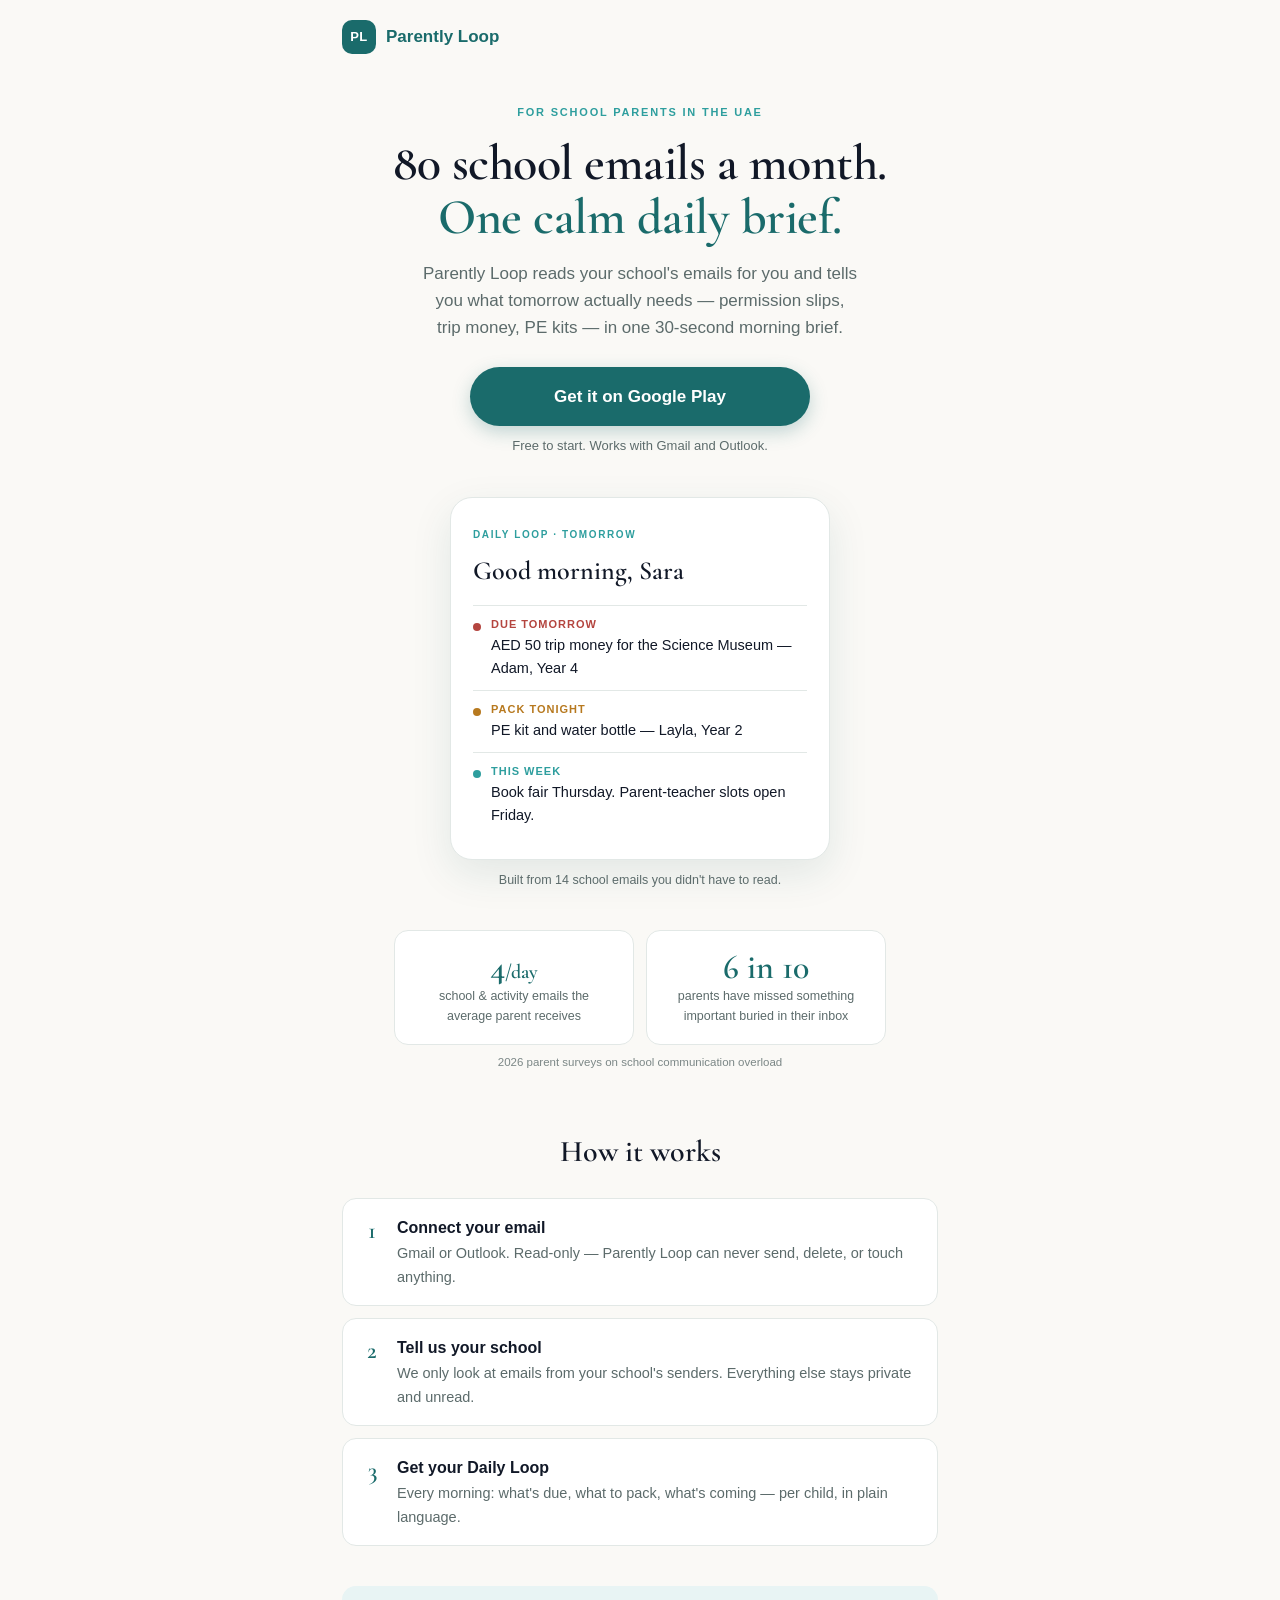
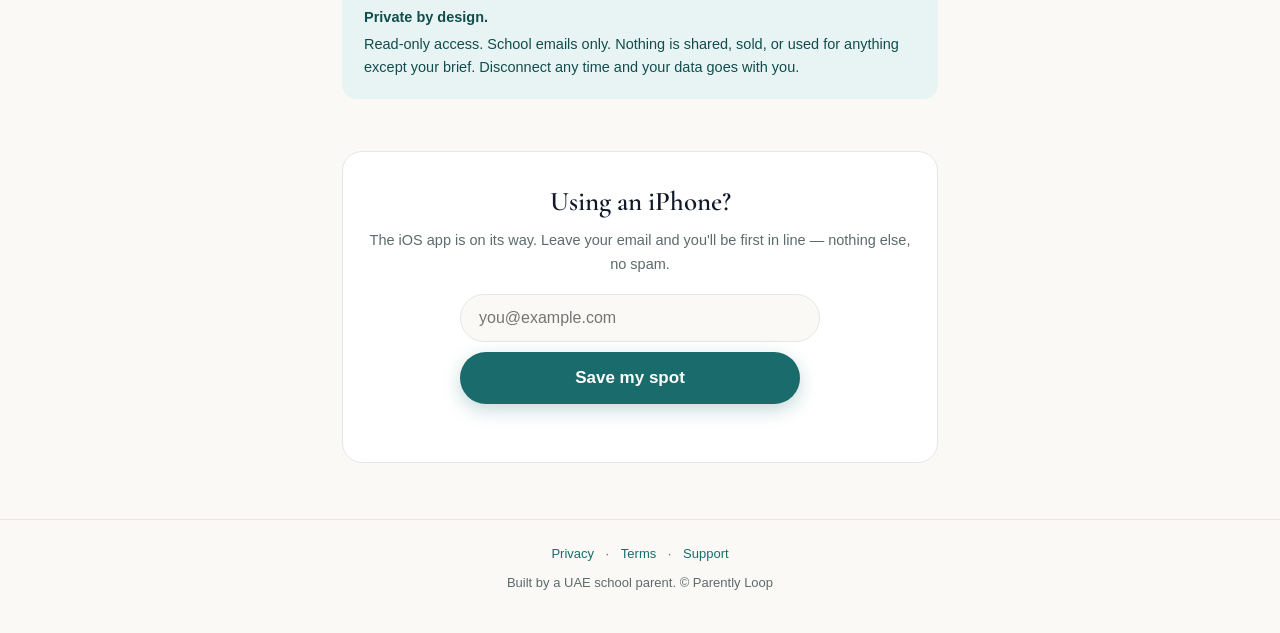
==== app.html @ eac4651e "feat: /app landing page — platform-routing CTA + iOS waitlist Android -> Play Store listing; iOS -> " ====
<!DOCTYPE html>
<html lang="en">
<head>
  <meta charset="UTF-8" />
  <meta name="viewport" content="width=device-width, initial-scale=1.0" />
  <title>Parently Loop — 80 school emails a month. One calm daily brief.</title>
  <meta name="description" content="Parently Loop reads your school emails and tells you what tomorrow needs — permission slips, trip money, PE kits — in one 30-second morning brief." />
  <meta property="og:title" content="Parently Loop — Your school inbox, simplified." />
  <meta property="og:description" content="One calm daily brief instead of 80 school emails a month. Built by a UAE school parent." />
  <meta property="og:type" content="website" />
  <meta property="og:url" content="https://automateloops.com/app" />
  <link rel="canonical" href="https://automateloops.com/app" />
  <link rel="preconnect" href="https://fonts.googleapis.com" />
  <link rel="preconnect" href="https://fonts.gstatic.com" crossorigin />
  <link href="https://fonts.googleapis.com/css2?family=Cormorant+Garamond:ital,wght@0,500;0,600;1,400&display=swap" rel="stylesheet" />

  <!-- Meta Pixel — paste your Pixel ID below before launching ads -->
  <script>
    var PARENTLY_PIXEL_ID = ""; // e.g. "1234567890"
    if (PARENTLY_PIXEL_ID) {
      !function(f,b,e,v,n,t,s){if(f.fbq)return;n=f.fbq=function(){n.callMethod?
      n.callMethod.apply(n,arguments):n.queue.push(arguments)};if(!f._fbq)f._fbq=n;
      n.push=n;n.loaded=!0;n.version='2.0';n.queue=[];t=b.createElement(e);t.async=!0;
      t.src=v;s=b.getElementsByTagName(e)[0];s.parentNode.insertBefore(t,s)}(window,
      document,'script','https://connect.facebook.net/en_US/fbevents.js');
      fbq('init', PARENTLY_PIXEL_ID);
      fbq('track', 'PageView');
    }
  </script>

  <style>
    *, *::before, *::after { box-sizing: border-box; margin: 0; padding: 0; }
    :root {
      --teal:       #1A6B6B;
      --teal-deep:  #124D4D;
      --teal-light: #e8f4f4;
      --teal-mid:   #2E9E9E;
      --cream:      #FAF9F6;
      --text:       #111827;
      --muted:      #5c6b6b;
      --border:     #E2E8E6;
      --amber:      #B7791F;
      --radius:     14px;
    }
    body {
      font-family: -apple-system, BlinkMacSystemFont, "Segoe UI", Roboto, Helvetica, Arial, sans-serif;
      color: var(--text);
      background: var(--cream);
      line-height: 1.6;
      -webkit-font-smoothing: antialiased;
    }
    .serif { font-family: "Cormorant Garamond", Georgia, serif; }
    .wrap { max-width: 640px; margin: 0 auto; padding: 0 22px; }

    header { padding: 20px 0 0; }
    .brand { display: flex; align-items: center; gap: 10px; color: var(--teal); font-weight: 700; text-decoration: none; font-size: 17px; }
    .logo-mark {
      width: 34px; height: 34px; border-radius: 10px; background: var(--teal);
      color: #fff; display: flex; align-items: center; justify-content: center;
      font-size: 13px; font-weight: 800; letter-spacing: 0.5px;
    }

    .hero { padding: 44px 0 12px; text-align: center; }
    .eyebrow {
      display: inline-block; font-size: 11px; font-weight: 700; letter-spacing: 1.8px;
      text-transform: uppercase; color: var(--teal-mid); margin-bottom: 14px;
    }
    h1 {
      font-family: "Cormorant Garamond", Georgia, serif;
      font-size: clamp(34px, 9vw, 50px); font-weight: 600; line-height: 1.08;
      letter-spacing: -0.5px; margin-bottom: 16px; text-wrap: balance;
    }
    h1 em { font-style: normal; color: var(--teal); }
    .sub { font-size: 17px; color: var(--muted); max-width: 46ch; margin: 0 auto 26px; }

    .cta { display: flex; flex-direction: column; align-items: center; gap: 10px; }
    .btn {
      display: inline-flex; align-items: center; justify-content: center; gap: 8px;
      background: var(--teal); color: #fff; font-size: 17px; font-weight: 700;
      padding: 16px 34px; border-radius: 999px; text-decoration: none; border: none;
      cursor: pointer; width: 100%; max-width: 340px;
      box-shadow: 0 6px 18px rgba(26,107,107,0.25);
      transition: transform 0.1s ease, background 0.15s ease;
    }
    .btn:active { transform: scale(0.98); }
    .btn:hover { background: var(--teal-deep); }
    .cta-note { font-size: 13px; color: var(--muted); }

    /* Daily Loop mock */
    .mock { margin: 40px auto 8px; max-width: 380px; text-align: left; }
    .mock-card {
      background: #fff; border: 1px solid var(--border); border-radius: 22px;
      padding: 22px; box-shadow: 0 14px 40px rgba(18,77,77,0.10);
    }
    .mock-label { font-size: 10px; font-weight: 700; letter-spacing: 1.6px; text-transform: uppercase; color: var(--teal-mid); }
    .mock-title { font-family: "Cormorant Garamond", Georgia, serif; font-size: 26px; font-weight: 600; margin: 4px 0 14px; }
    .mock-item { display: flex; gap: 10px; padding: 10px 0; border-top: 1px solid var(--border); font-size: 14.5px; align-items: flex-start; }
    .mock-item .dot { width: 8px; height: 8px; border-radius: 50%; margin-top: 7px; flex-shrink: 0; }
    .mock-item b { display: block; font-size: 11px; letter-spacing: 1px; text-transform: uppercase; }
    .mock-meta { text-align: center; font-size: 12.5px; color: var(--muted); margin-top: 10px; }

    .stats { display: flex; gap: 12px; justify-content: center; margin: 40px 0 8px; flex-wrap: wrap; }
    .stat {
      background: #fff; border: 1px solid var(--border); border-radius: var(--radius);
      padding: 18px 22px; text-align: center; flex: 1; min-width: 150px; max-width: 240px;
    }
    .stat .n { font-family: "Cormorant Garamond", Georgia, serif; font-size: 34px; font-weight: 600; color: var(--teal); line-height: 1.1; }
    .stat .l { font-size: 12.5px; color: var(--muted); }
    .stats-note { text-align: center; font-size: 11.5px; color: var(--muted); opacity: 0.8; }

    section.how { padding: 44px 0 8px; }
    h2 { font-family: "Cormorant Garamond", Georgia, serif; font-size: 30px; font-weight: 600; text-align: center; margin-bottom: 22px; }
    .steps { display: flex; flex-direction: column; gap: 12px; }
    .step { display: flex; gap: 14px; background: #fff; border: 1px solid var(--border); border-radius: var(--radius); padding: 16px 18px; align-items: flex-start; }
    .step .num {
      font-family: "Cormorant Garamond", Georgia, serif; font-size: 24px; font-weight: 600;
      color: var(--teal); min-width: 22px; text-align: center; line-height: 1.3;
    }
    .step b { display: block; margin-bottom: 2px; }
    .step p { font-size: 14.5px; color: var(--muted); }

    .privacy {
      margin: 40px 0 0; background: var(--teal-light); border-radius: var(--radius);
      padding: 20px 22px; font-size: 14.5px; color: var(--teal-deep);
    }
    .privacy b { display: block; margin-bottom: 4px; }

    /* Waitlist */
    .waitlist { margin: 44px 0 0; background: #fff; border: 1px solid var(--border); border-radius: 20px; padding: 28px 24px; text-align: center; }
    .waitlist h3 { font-family: "Cormorant Garamond", Georgia, serif; font-size: 27px; font-weight: 600; margin-bottom: 6px; }
    .waitlist p { font-size: 14.5px; color: var(--muted); margin-bottom: 18px; }
    .wl-form { display: flex; flex-direction: column; gap: 10px; max-width: 360px; margin: 0 auto; }
    .wl-form input[type="email"] {
      font-size: 16px; padding: 14px 18px; border-radius: 999px; border: 1.5px solid var(--border);
      outline: none; width: 100%; background: var(--cream);
    }
    .wl-form input[type="email"]:focus { border-color: var(--teal-mid); }
    .hp { position: absolute; left: -5000px; opacity: 0; }
    .wl-msg { font-size: 14px; min-height: 20px; }
    .wl-msg.ok { color: var(--teal); font-weight: 600; }
    .wl-msg.err { color: #B4453F; }

    footer { margin-top: 56px; padding: 24px 0 40px; border-top: 1px solid var(--border); text-align: center; font-size: 13px; color: var(--muted); }
    footer a { color: var(--teal); text-decoration: none; margin: 0 8px; }

    .hidden { display: none !important; }
  </style>
</head>
<body>

  <header>
    <div class="wrap">
      <a href="/" class="brand"><span class="logo-mark">PL</span> Parently Loop</a>
    </div>
  </header>

  <section class="hero">
    <div class="wrap">
      <span class="eyebrow">For school parents in the UAE</span>
      <h1>80 school emails a month.<br /><em>One calm daily brief.</em></h1>
      <p class="sub">Parently Loop reads your school's emails for you and tells you what tomorrow actually needs — permission slips, trip money, PE kits — in one 30-second morning brief.</p>

      <div class="cta">
        <!-- Android CTA -->
        <a id="cta-android" class="btn" href="https://play.google.com/store/apps/details?id=com.automateloops.parently"
           onclick="if(window.fbq)fbq('trackCustom','StoreClick',{store:'play'});">
          Get it on Google Play
        </a>
        <span id="cta-android-note" class="cta-note">Free to start. Works with Gmail and Outlook.</span>

        <!-- iOS CTA (scrolls to waitlist) -->
        <a id="cta-ios" class="btn hidden" href="#waitlist">Join the iPhone waitlist</a>
        <span id="cta-ios-note" class="cta-note hidden">iPhone version is on its way. Android is live today.</span>
      </div>

      <!-- Daily Loop mock -->
      <div class="mock">
        <div class="mock-card">
          <span class="mock-label">Daily Loop · Tomorrow</span>
          <div class="mock-title serif">Good morning, Sara</div>
          <div class="mock-item">
            <span class="dot" style="background:#B4453F;"></span>
            <span><b style="color:#B4453F;">Due tomorrow</b> AED 50 trip money for the Science Museum — Adam, Year 4</span>
          </div>
          <div class="mock-item">
            <span class="dot" style="background:var(--amber);"></span>
            <span><b style="color:var(--amber);">Pack tonight</b> PE kit and water bottle — Layla, Year 2</span>
          </div>
          <div class="mock-item">
            <span class="dot" style="background:var(--teal-mid);"></span>
            <span><b style="color:var(--teal-mid);">This week</b> Book fair Thursday. Parent-teacher slots open Friday.</span>
          </div>
        </div>
        <div class="mock-meta">Built from 14 school emails you didn't have to read.</div>
      </div>

      <div class="stats">
        <div class="stat"><div class="n serif">4<span style="font-size:20px;">/day</span></div><div class="l">school &amp; activity emails the average parent receives</div></div>
        <div class="stat"><div class="n serif">6 in 10</div><div class="l">parents have missed something important buried in their inbox</div></div>
      </div>
      <div class="stats-note">2026 parent surveys on school communication overload</div>
    </div>
  </section>

  <section class="how">
    <div class="wrap">
      <h2>How it works</h2>
      <div class="steps">
        <div class="step"><span class="num serif">1</span><span><b>Connect your email</b><p>Gmail or Outlook. Read-only — Parently Loop can never send, delete, or touch anything.</p></span></div>
        <div class="step"><span class="num serif">2</span><span><b>Tell us your school</b><p>We only look at emails from your school's senders. Everything else stays private and unread.</p></span></div>
        <div class="step"><span class="num serif">3</span><span><b>Get your Daily Loop</b><p>Every morning: what's due, what to pack, what's coming — per child, in plain language.</p></span></div>
      </div>

      <div class="privacy">
        <b>Private by design.</b>
        Read-only access. School emails only. Nothing is shared, sold, or used for anything except your brief. Disconnect any time and your data goes with you.
      </div>
    </div>
  </section>

  <section id="waitlist">
    <div class="wrap">
      <div class="waitlist">
        <h3>Using an iPhone?</h3>
        <p>The iOS app is on its way. Leave your email and you'll be first in line — nothing else, no spam.</p>
        <form class="wl-form" id="wl-form">
          <input type="text" name="website" class="hp" tabindex="-1" autocomplete="off" />
          <input type="email" id="wl-email" name="email" placeholder="you@example.com" required autocomplete="email" />
          <button type="submit" class="btn" id="wl-btn">Save my spot</button>
          <div class="wl-msg" id="wl-msg"></div>
        </form>
      </div>
    </div>
  </section>

  <footer>
    <div class="wrap">
      <a href="/privacy">Privacy</a> · <a href="/terms">Terms</a> · <a href="/support">Support</a>
      <div style="margin-top:8px;">Built by a UAE school parent. © Parently Loop</div>
    </div>
  </footer>

  <script>
    // ── Platform routing ──────────────────────────────────────
    var ua = navigator.userAgent || "";
    var isIOS = /iPhone|iPad|iPod/i.test(ua);
    var isAndroid = /Android/i.test(ua);

    if (isIOS) {
      document.getElementById("cta-android").classList.add("hidden");
      document.getElementById("cta-android-note").classList.add("hidden");
      document.getElementById("cta-ios").classList.remove("hidden");
      document.getElementById("cta-ios-note").classList.remove("hidden");
    }
    // Desktop and Android both show the Play Store CTA (waitlist stays below for everyone)

    // ── Waitlist submit ───────────────────────────────────────
    var API = "https://parently-loop-production.up.railway.app/api/waitlist";
    var form = document.getElementById("wl-form");
    var msg = document.getElementById("wl-msg");
    var btn = document.getElementById("wl-btn");

    form.addEventListener("submit", async function (e) {
      e.preventDefault();
      msg.className = "wl-msg";
      msg.textContent = "";
      btn.disabled = true;
      btn.textContent = "Saving…";
      try {
        var res = await fetch(API, {
          method: "POST",
          headers: { "Content-Type": "application/json" },
          body: JSON.stringify({
            email: document.getElementById("wl-email").value,
            website: form.elements.website.value,
            platform: isIOS ? "ios" : isAndroid ? "android" : "desktop",
            source: "landing-app",
          }),
        });
        var data = await res.json();
        if (data.ok) {
          form.querySelector("#wl-email").classList.add("hidden");
          btn.classList.add("hidden");
          msg.className = "wl-msg ok";
          msg.textContent = "You're on the list. We'll email you the day iOS launches.";
          if (window.fbq) fbq("track", "Lead");
        } else {
          msg.className = "wl-msg err";
          msg.textContent = data.error || "Please check the email address and try again.";
          btn.disabled = false;
          btn.textContent = "Save my spot";
        }
      } catch (err) {
        msg.className = "wl-msg err";
        msg.textContent = "Connection hiccup. Please try once more.";
        btn.disabled = false;
        btn.textContent = "Save my spot";
      }
    });
  </script>
</body>
</html>
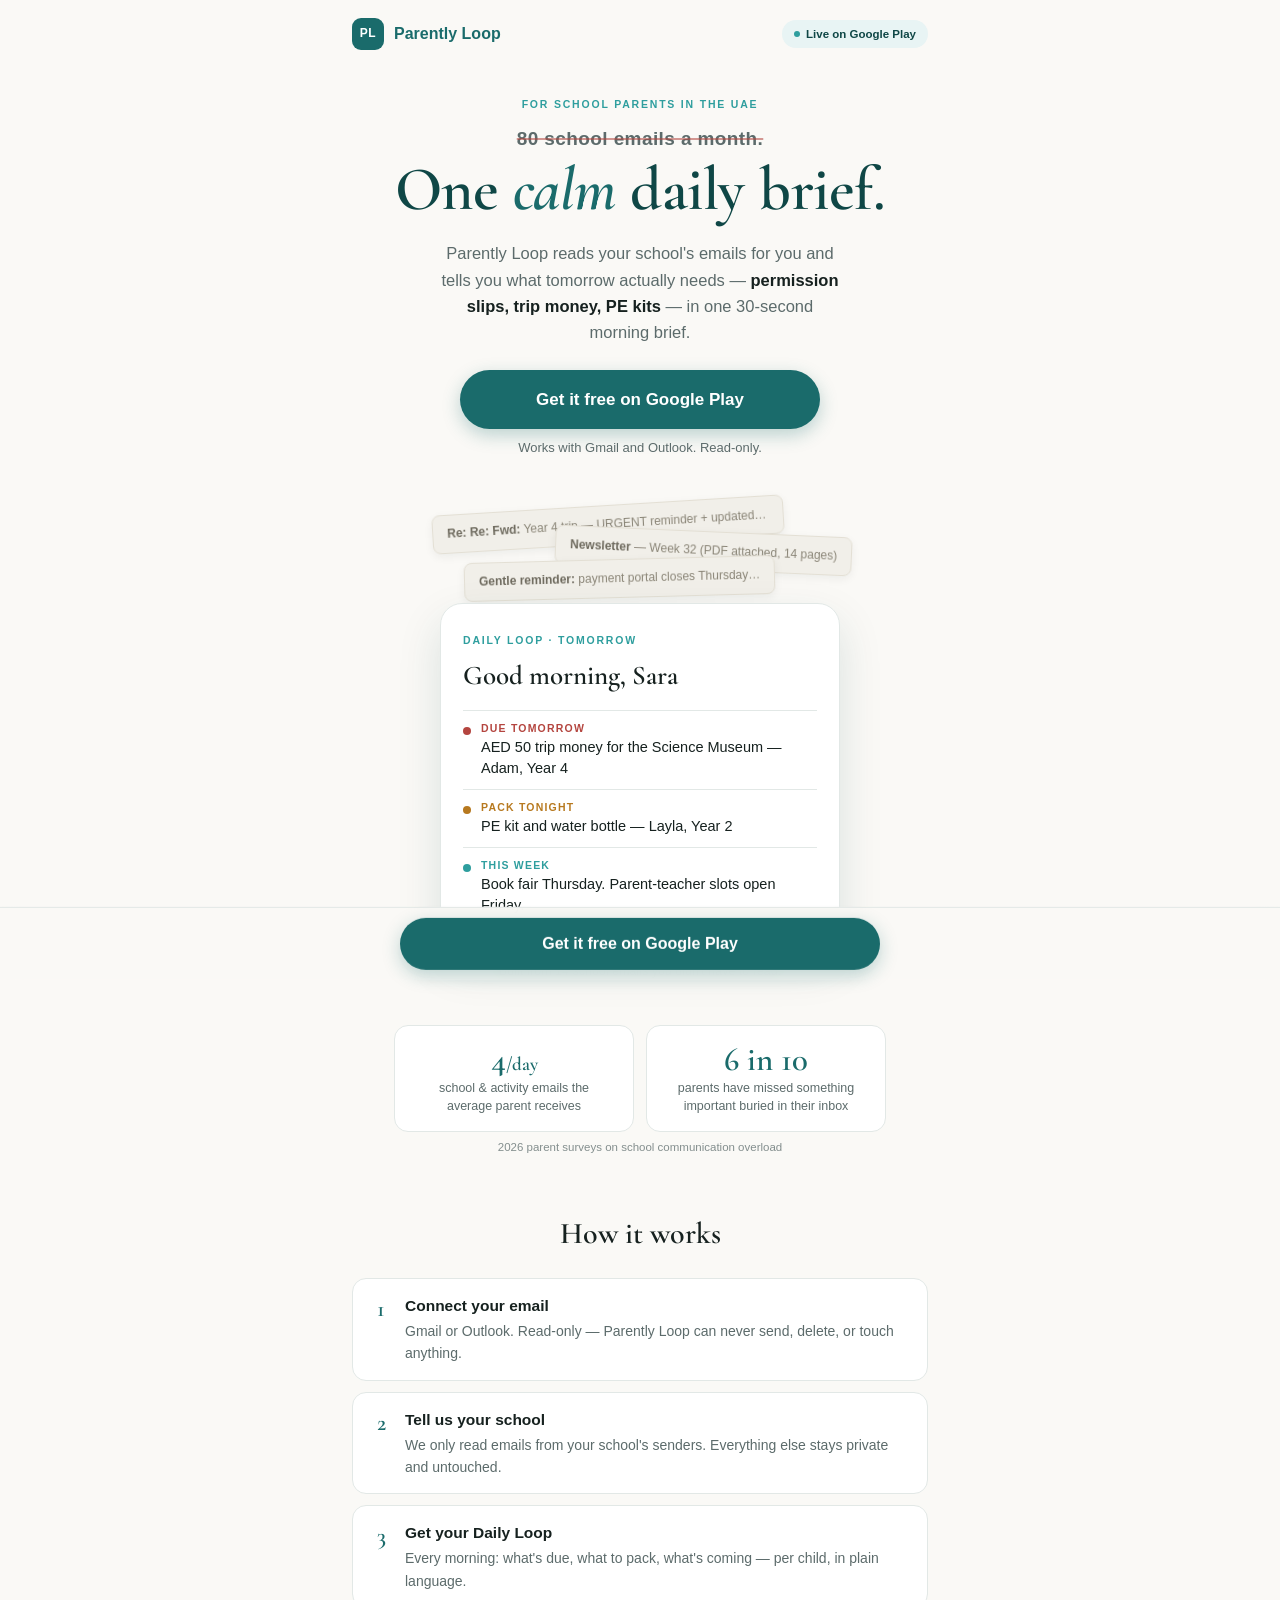
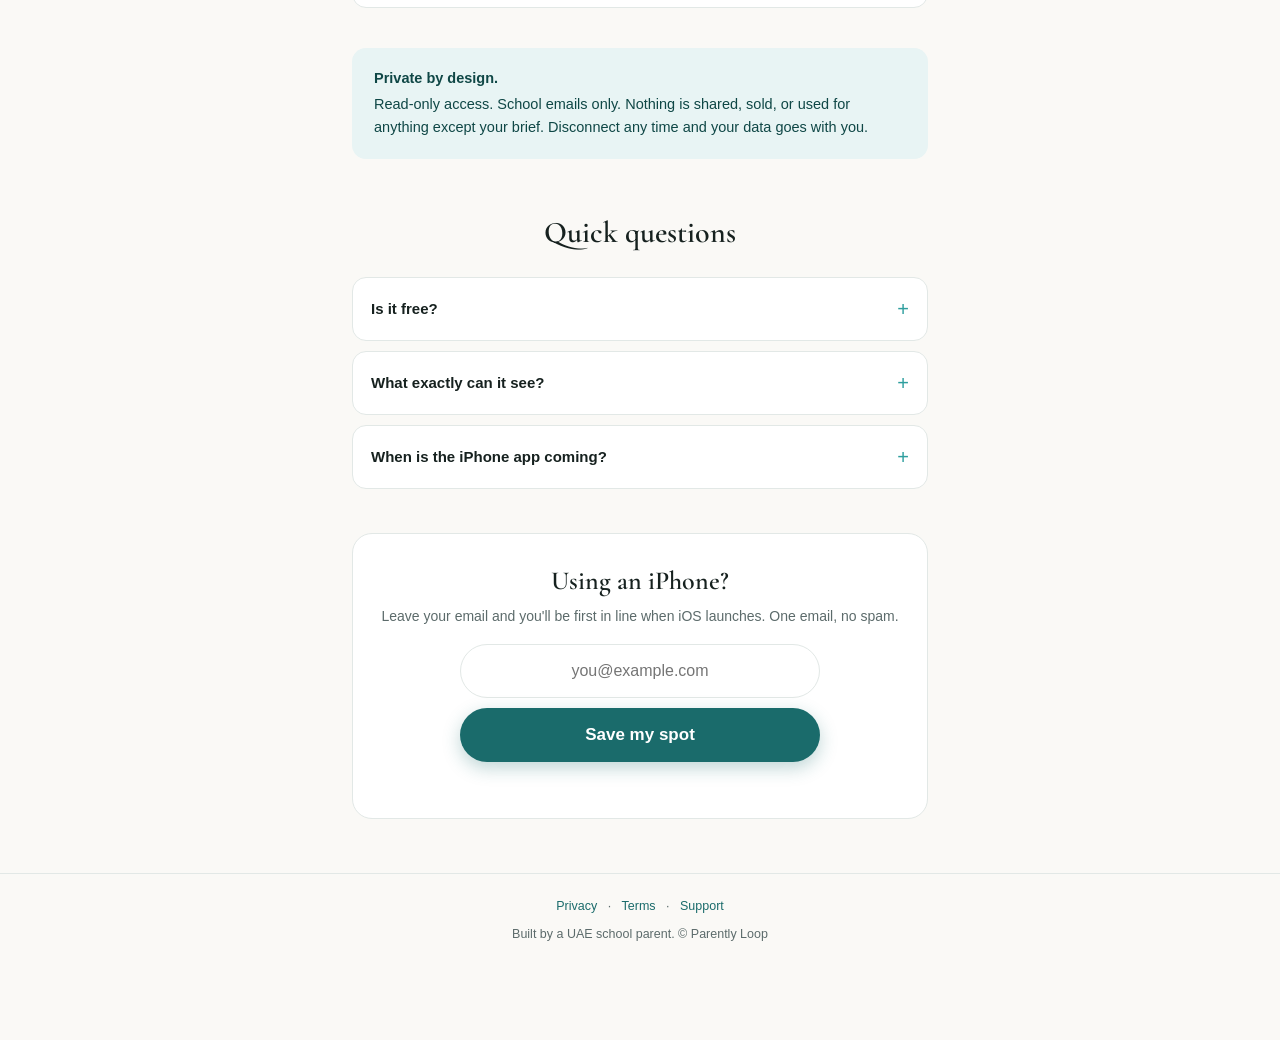
==== commit ba0577b9: "design: /app v2 — CRO + design pass - iOS: single-field waitlist form directly in the hero (no scrol" ====
--- a/app.html
+++ b/app.html
@@ -12,7 +12,7 @@
   <link rel="canonical" href="https://automateloops.com/app" />
   <link rel="preconnect" href="https://fonts.googleapis.com" />
   <link rel="preconnect" href="https://fonts.gstatic.com" crossorigin />
-  <link href="https://fonts.googleapis.com/css2?family=Cormorant+Garamond:ital,wght@0,500;0,600;1,400&display=swap" rel="stylesheet" />
+  <link href="https://fonts.googleapis.com/css2?family=Cormorant+Garamond:ital,wght@0,500;0,600;1,500&display=swap" rel="stylesheet" />
 
   <!-- Meta Pixel — paste your Pixel ID below before launching ads -->
   <script>
@@ -31,117 +31,204 @@
   <style>
     *, *::before, *::after { box-sizing: border-box; margin: 0; padding: 0; }
     :root {
-      --teal:       #1A6B6B;
-      --teal-deep:  #124D4D;
-      --teal-light: #e8f4f4;
-      --teal-mid:   #2E9E9E;
-      --cream:      #FAF9F6;
-      --text:       #111827;
-      --muted:      #5c6b6b;
-      --border:     #E2E8E6;
-      --amber:      #B7791F;
-      --radius:     14px;
-    }
+      --teal:      #1A6B6B;
+      --teal-deep: #0F4746;
+      --calm:      #2E9E9E;
+      --teal-wash: #E8F4F4;
+      --cream:     #FAF9F6;
+      --paper:     #FFFFFF;
+      --ink:       #16211F;
+      --muted:     #5C6B6B;
+      --border:    #E2E8E6;
+      --urgent:    #B4453F;
+      --amber:     #B7791F;
+    }
+    html { scroll-behavior: smooth; }
     body {
       font-family: -apple-system, BlinkMacSystemFont, "Segoe UI", Roboto, Helvetica, Arial, sans-serif;
-      color: var(--text);
+      color: var(--ink);
       background: var(--cream);
       line-height: 1.6;
       -webkit-font-smoothing: antialiased;
+      overflow-x: hidden;
     }
     .serif { font-family: "Cormorant Garamond", Georgia, serif; }
-    .wrap { max-width: 640px; margin: 0 auto; padding: 0 22px; }
-
-    header { padding: 20px 0 0; }
-    .brand { display: flex; align-items: center; gap: 10px; color: var(--teal); font-weight: 700; text-decoration: none; font-size: 17px; }
+    .wrap { max-width: 620px; margin: 0 auto; padding: 0 22px; }
+    .caps { font-size: 10.5px; font-weight: 700; letter-spacing: 1.8px; text-transform: uppercase; }
+
+    /* ── Header: brand mark only, no nav (nowhere to go but in) ── */
+    header { padding: 18px 0 0; }
+    .brand { display: flex; align-items: center; gap: 10px; color: var(--teal); font-weight: 700; font-size: 16px; }
     .logo-mark {
-      width: 34px; height: 34px; border-radius: 10px; background: var(--teal);
+      width: 32px; height: 32px; border-radius: 9px; background: var(--teal);
       color: #fff; display: flex; align-items: center; justify-content: center;
-      font-size: 13px; font-weight: 800; letter-spacing: 0.5px;
-    }
-
-    .hero { padding: 44px 0 12px; text-align: center; }
-    .eyebrow {
-      display: inline-block; font-size: 11px; font-weight: 700; letter-spacing: 1.8px;
-      text-transform: uppercase; color: var(--teal-mid); margin-bottom: 14px;
-    }
-    h1 {
-      font-family: "Cormorant Garamond", Georgia, serif;
-      font-size: clamp(34px, 9vw, 50px); font-weight: 600; line-height: 1.08;
-      letter-spacing: -0.5px; margin-bottom: 16px; text-wrap: balance;
-    }
-    h1 em { font-style: normal; color: var(--teal); }
-    .sub { font-size: 17px; color: var(--muted); max-width: 46ch; margin: 0 auto 26px; }
-
-    .cta { display: flex; flex-direction: column; align-items: center; gap: 10px; }
+      font-size: 12px; font-weight: 800; letter-spacing: 0.5px;
+    }
+    .live-pill {
+      margin-left: auto; display: inline-flex; align-items: center; gap: 6px;
+      font-size: 11.5px; font-weight: 600; color: var(--teal-deep);
+      background: var(--teal-wash); border-radius: 999px; padding: 5px 12px;
+    }
+    .live-pill .d { width: 6px; height: 6px; border-radius: 50%; background: var(--calm); }
+
+    /* ── Hero ── */
+    .hero { padding: 40px 0 8px; text-align: center; }
+    .eyebrow { color: var(--calm); margin-bottom: 16px; display: inline-block; }
+    h1 { font-weight: 400; line-height: 1; letter-spacing: 0; }
+    h1 .chaos {
+      display: block; font-family: -apple-system, BlinkMacSystemFont, "Segoe UI", Roboto, sans-serif;
+      font-size: clamp(15px, 4vw, 19px); font-weight: 600; color: var(--muted);
+      letter-spacing: 0.4px; margin-bottom: 10px;
+    }
+    h1 .chaos s { text-decoration-color: rgba(180,69,63,0.55); text-decoration-thickness: 2px; }
+    h1 .calm-line {
+      display: block; font-family: "Cormorant Garamond", Georgia, serif;
+      font-size: clamp(40px, 11vw, 62px); font-weight: 600; color: var(--teal-deep);
+      line-height: 1.04; letter-spacing: -0.5px; text-wrap: balance;
+    }
+    h1 .calm-line em { font-style: italic; color: var(--teal); }
+    .sub { font-size: 16.5px; color: var(--muted); max-width: 44ch; margin: 18px auto 24px; }
+    .sub b { color: var(--ink); font-weight: 600; }
+
+    /* ── CTA zone ── */
+    .cta { display: flex; flex-direction: column; align-items: center; gap: 9px; }
     .btn {
       display: inline-flex; align-items: center; justify-content: center; gap: 8px;
       background: var(--teal); color: #fff; font-size: 17px; font-weight: 700;
-      padding: 16px 34px; border-radius: 999px; text-decoration: none; border: none;
-      cursor: pointer; width: 100%; max-width: 340px;
-      box-shadow: 0 6px 18px rgba(26,107,107,0.25);
+      padding: 16px 32px; border-radius: 999px; text-decoration: none; border: none;
+      cursor: pointer; width: 100%; max-width: 360px; min-height: 54px;
+      box-shadow: 0 6px 18px rgba(26,107,107,0.28);
       transition: transform 0.1s ease, background 0.15s ease;
     }
     .btn:active { transform: scale(0.98); }
     .btn:hover { background: var(--teal-deep); }
+    .btn:focus-visible, input:focus-visible, a:focus-visible { outline: 3px solid var(--calm); outline-offset: 2px; }
     .cta-note { font-size: 13px; color: var(--muted); }
-
-    /* Daily Loop mock */
-    .mock { margin: 40px auto 8px; max-width: 380px; text-align: left; }
-    .mock-card {
-      background: #fff; border: 1px solid var(--border); border-radius: 22px;
-      padding: 22px; box-shadow: 0 14px 40px rgba(18,77,77,0.10);
-    }
-    .mock-label { font-size: 10px; font-weight: 700; letter-spacing: 1.6px; text-transform: uppercase; color: var(--teal-mid); }
-    .mock-title { font-family: "Cormorant Garamond", Georgia, serif; font-size: 26px; font-weight: 600; margin: 4px 0 14px; }
-    .mock-item { display: flex; gap: 10px; padding: 10px 0; border-top: 1px solid var(--border); font-size: 14.5px; align-items: flex-start; }
-    .mock-item .dot { width: 8px; height: 8px; border-radius: 50%; margin-top: 7px; flex-shrink: 0; }
-    .mock-item b { display: block; font-size: 11px; letter-spacing: 1px; text-transform: uppercase; }
-    .mock-meta { text-align: center; font-size: 12.5px; color: var(--muted); margin-top: 10px; }
-
-    .stats { display: flex; gap: 12px; justify-content: center; margin: 40px 0 8px; flex-wrap: wrap; }
-    .stat {
-      background: #fff; border: 1px solid var(--border); border-radius: var(--radius);
-      padding: 18px 22px; text-align: center; flex: 1; min-width: 150px; max-width: 240px;
-    }
-    .stat .n { font-family: "Cormorant Garamond", Georgia, serif; font-size: 34px; font-weight: 600; color: var(--teal); line-height: 1.1; }
-    .stat .l { font-size: 12.5px; color: var(--muted); }
-    .stats-note { text-align: center; font-size: 11.5px; color: var(--muted); opacity: 0.8; }
-
-    section.how { padding: 44px 0 8px; }
-    h2 { font-family: "Cormorant Garamond", Georgia, serif; font-size: 30px; font-weight: 600; text-align: center; margin-bottom: 22px; }
-    .steps { display: flex; flex-direction: column; gap: 12px; }
-    .step { display: flex; gap: 14px; background: #fff; border: 1px solid var(--border); border-radius: var(--radius); padding: 16px 18px; align-items: flex-start; }
-    .step .num {
-      font-family: "Cormorant Garamond", Georgia, serif; font-size: 24px; font-weight: 600;
-      color: var(--teal); min-width: 22px; text-align: center; line-height: 1.3;
-    }
-    .step b { display: block; margin-bottom: 2px; }
-    .step p { font-size: 14.5px; color: var(--muted); }
-
-    .privacy {
-      margin: 40px 0 0; background: var(--teal-light); border-radius: var(--radius);
-      padding: 20px 22px; font-size: 14.5px; color: var(--teal-deep);
-    }
-    .privacy b { display: block; margin-bottom: 4px; }
-
-    /* Waitlist */
-    .waitlist { margin: 44px 0 0; background: #fff; border: 1px solid var(--border); border-radius: 20px; padding: 28px 24px; text-align: center; }
-    .waitlist h3 { font-family: "Cormorant Garamond", Georgia, serif; font-size: 27px; font-weight: 600; margin-bottom: 6px; }
-    .waitlist p { font-size: 14.5px; color: var(--muted); margin-bottom: 18px; }
-    .wl-form { display: flex; flex-direction: column; gap: 10px; max-width: 360px; margin: 0 auto; }
+    .proof-inline { font-size: 12.5px; color: var(--teal-deep); font-weight: 600; display: none; }
+
+    /* Hero waitlist form (iOS gets this instead of the store button) */
+    .wl-form { display: flex; flex-direction: column; gap: 10px; width: 100%; max-width: 360px; margin: 0 auto; }
     .wl-form input[type="email"] {
-      font-size: 16px; padding: 14px 18px; border-radius: 999px; border: 1.5px solid var(--border);
-      outline: none; width: 100%; background: var(--cream);
-    }
-    .wl-form input[type="email"]:focus { border-color: var(--teal-mid); }
+      font-size: 16px; padding: 15px 20px; border-radius: 999px; border: 1.5px solid var(--border);
+      outline: none; width: 100%; background: var(--paper); text-align: center; min-height: 54px;
+    }
+    .wl-form input[type="email"]:focus { border-color: var(--calm); }
     .hp { position: absolute; left: -5000px; opacity: 0; }
     .wl-msg { font-size: 14px; min-height: 20px; }
-    .wl-msg.ok { color: var(--teal); font-weight: 600; }
-    .wl-msg.err { color: #B4453F; }
-
-    footer { margin-top: 56px; padding: 24px 0 40px; border-top: 1px solid var(--border); text-align: center; font-size: 13px; color: var(--muted); }
-    footer a { color: var(--teal); text-decoration: none; margin: 0 8px; }
+    .wl-msg.err { color: var(--urgent); }
+
+    /* Success state — the highest-intent moment: pivot to WhatsApp share */
+    .wl-success { display: none; flex-direction: column; align-items: center; gap: 12px; max-width: 380px; margin: 0 auto; }
+    .wl-success.show { display: flex; }
+    .wl-success .tick {
+      width: 52px; height: 52px; border-radius: 50%; background: var(--teal-wash);
+      display: flex; align-items: center; justify-content: center; font-size: 24px; color: var(--teal);
+    }
+    .wl-success h4 { font-family: "Cormorant Garamond", Georgia, serif; font-size: 26px; font-weight: 600; }
+    .wl-success p { font-size: 14px; color: var(--muted); }
+    .btn-wa {
+      display: inline-flex; align-items: center; justify-content: center; gap: 8px;
+      background: #1FAF60; color: #fff; font-size: 15.5px; font-weight: 700;
+      padding: 13px 26px; border-radius: 999px; text-decoration: none; min-height: 48px;
+    }
+
+    /* ── Signature: the inbox pile behind the brief ── */
+    .stage { position: relative; max-width: 400px; margin: 46px auto 0; padding-top: 34px; }
+    .scrap {
+      position: absolute; background: #F1EFE9; border: 1px solid #E3DFD4;
+      border-radius: 8px; padding: 9px 14px; font-size: 12px; color: #8A8577;
+      box-shadow: 0 3px 10px rgba(22,33,31,0.06);
+      white-space: nowrap; overflow: hidden; text-overflow: ellipsis; max-width: 88%;
+      z-index: 1;
+    }
+    .scrap b { color: #6E6A5E; font-weight: 600; }
+    .scrap-1 { top: 0;   left: -2%;  transform: rotate(-3.5deg); }
+    .scrap-2 { top: 26px; right: -3%; transform: rotate(2.5deg); }
+    .scrap-3 { top: 54px; left: 6%;  transform: rotate(-1.5deg); }
+    .brief {
+      position: relative; z-index: 2; margin-top: 64px;
+      background: var(--paper); border: 1px solid var(--border); border-radius: 22px;
+      padding: 22px; text-align: left;
+      box-shadow: 0 18px 44px rgba(15,71,70,0.13);
+    }
+    .brief .caps { color: var(--calm); }
+    .brief-title { font-family: "Cormorant Garamond", Georgia, serif; font-size: 27px; font-weight: 600; margin: 3px 0 12px; }
+    .brief-item { display: flex; gap: 10px; padding: 10px 0; border-top: 1px solid var(--border); font-size: 14.5px; align-items: flex-start; line-height: 1.45; }
+    .brief-item .dot { width: 8px; height: 8px; border-radius: 50%; margin-top: 6px; flex-shrink: 0; }
+    .brief-item .tag { display: block; font-size: 10.5px; font-weight: 700; letter-spacing: 1.2px; text-transform: uppercase; margin-bottom: 1px; }
+    .stage-caption { text-align: center; font-size: 12.5px; color: var(--muted); margin-top: 12px; }
+
+    @media (prefers-reduced-motion: no-preference) {
+      .scrap { animation: settle 1.1s cubic-bezier(0.2, 0.7, 0.3, 1) both; }
+      .scrap-2 { animation-delay: 0.12s; }
+      .scrap-3 { animation-delay: 0.24s; }
+      .brief { animation: rise 0.9s cubic-bezier(0.2, 0.7, 0.3, 1) 0.35s both; }
+      @keyframes settle {
+        from { opacity: 0; transform: translateY(-14px) rotate(0deg); }
+        to   { opacity: 1; }
+      }
+      @keyframes rise {
+        from { opacity: 0; transform: translateY(22px); }
+        to   { opacity: 1; transform: translateY(0); }
+      }
+    }
+
+    /* ── Proof band ── */
+    .stats { display: flex; gap: 12px; justify-content: center; margin: 44px 0 6px; flex-wrap: wrap; }
+    .stat {
+      background: var(--paper); border: 1px solid var(--border); border-radius: 14px;
+      padding: 16px 20px; text-align: center; flex: 1; min-width: 150px; max-width: 240px;
+    }
+    .stat .n { font-family: "Cormorant Garamond", Georgia, serif; font-size: 33px; font-weight: 600; color: var(--teal); line-height: 1.1; }
+    .stat .l { font-size: 12.5px; color: var(--muted); line-height: 1.45; }
+    .stats-note { text-align: center; font-size: 11.5px; color: var(--muted); opacity: 0.75; }
+
+    /* ── How it works ── */
+    section.how { padding: 46px 0 6px; }
+    h2 { font-family: "Cormorant Garamond", Georgia, serif; font-size: 30px; font-weight: 600; text-align: center; margin-bottom: 20px; }
+    .steps { display: flex; flex-direction: column; gap: 11px; }
+    .step { display: flex; gap: 14px; background: var(--paper); border: 1px solid var(--border); border-radius: 14px; padding: 15px 18px; align-items: flex-start; }
+    .step .num { font-family: "Cormorant Garamond", Georgia, serif; font-size: 23px; font-weight: 600; color: var(--teal); min-width: 20px; text-align: center; line-height: 1.35; }
+    .step b { display: block; margin-bottom: 1px; font-size: 15.5px; }
+    .step p { font-size: 14px; color: var(--muted); }
+
+    .privacy {
+      margin: 40px 0 0; background: var(--teal-wash); border-radius: 14px;
+      padding: 19px 22px; font-size: 14.5px; color: var(--teal-deep);
+    }
+    .privacy b { display: block; margin-bottom: 3px; }
+
+    /* ── FAQ ── */
+    .faq { padding: 44px 0 0; }
+    details {
+      background: var(--paper); border: 1px solid var(--border); border-radius: 14px;
+      padding: 15px 18px; margin-bottom: 10px;
+    }
+    summary { font-weight: 600; font-size: 15px; cursor: pointer; list-style: none; display: flex; justify-content: space-between; align-items: center; }
+    summary::after { content: "+"; color: var(--calm); font-size: 20px; font-weight: 400; }
+    details[open] summary::after { content: "–"; }
+    details p { font-size: 14px; color: var(--muted); margin-top: 8px; }
+
+    /* ── Secondary waitlist (Android/desktop see it here) ── */
+    .waitlist-card {
+      margin: 44px 0 0; background: var(--paper); border: 1px solid var(--border);
+      border-radius: 20px; padding: 26px 22px; text-align: center;
+    }
+    .waitlist-card h3 { font-family: "Cormorant Garamond", Georgia, serif; font-size: 26px; font-weight: 600; margin-bottom: 4px; }
+    .waitlist-card > p { font-size: 14px; color: var(--muted); margin-bottom: 16px; }
+
+    footer { margin-top: 54px; padding: 22px 0 96px; border-top: 1px solid var(--border); text-align: center; font-size: 12.5px; color: var(--muted); }
+    footer a { color: var(--teal); text-decoration: none; margin: 0 7px; }
+
+    /* ── Sticky mobile CTA bar ── */
+    .sticky-bar {
+      position: fixed; left: 0; right: 0; bottom: 0; z-index: 50;
+      background: rgba(250,249,246,0.96); backdrop-filter: blur(10px); -webkit-backdrop-filter: blur(10px);
+      border-top: 1px solid var(--border); padding: 10px 16px calc(10px + env(safe-area-inset-bottom));
+      transform: translateY(110%); transition: transform 0.25s ease;
+    }
+    .sticky-bar.show { transform: translateY(0); }
+    .sticky-bar .btn { max-width: 480px; margin: 0 auto; display: flex; padding: 13px 24px; min-height: 50px; font-size: 16px; }
 
     .hidden { display: none !important; }
   </style>
@@ -149,53 +236,77 @@
 <body>
 
   <header>
-    <div class="wrap">
-      <a href="/" class="brand"><span class="logo-mark">PL</span> Parently Loop</a>
+    <div class="wrap" style="display:flex;align-items:center;">
+      <span class="brand"><span class="logo-mark">PL</span> Parently Loop</span>
+      <span class="live-pill"><span class="d"></span> Live on Google Play</span>
     </div>
   </header>
 
   <section class="hero">
     <div class="wrap">
-      <span class="eyebrow">For school parents in the UAE</span>
-      <h1>80 school emails a month.<br /><em>One calm daily brief.</em></h1>
-      <p class="sub">Parently Loop reads your school's emails for you and tells you what tomorrow actually needs — permission slips, trip money, PE kits — in one 30-second morning brief.</p>
+      <span class="eyebrow caps">For school parents in the UAE</span>
+      <h1>
+        <span class="chaos"><s>80 school emails a month.</s></span>
+        <span class="calm-line">One <em>calm</em> daily brief.</span>
+      </h1>
+      <p class="sub">Parently Loop reads your school's emails for you and tells you what tomorrow actually needs — <b>permission slips, trip money, PE kits</b> — in one 30-second morning brief.</p>
 
       <div class="cta">
-        <!-- Android CTA -->
+        <!-- Android / desktop CTA -->
         <a id="cta-android" class="btn" href="https://play.google.com/store/apps/details?id=com.automateloops.parently"
            onclick="if(window.fbq)fbq('trackCustom','StoreClick',{store:'play'});">
-          Get it on Google Play
+          Get it free on Google Play
         </a>
-        <span id="cta-android-note" class="cta-note">Free to start. Works with Gmail and Outlook.</span>
-
-        <!-- iOS CTA (scrolls to waitlist) -->
-        <a id="cta-ios" class="btn hidden" href="#waitlist">Join the iPhone waitlist</a>
-        <span id="cta-ios-note" class="cta-note hidden">iPhone version is on its way. Android is live today.</span>
-      </div>
-
-      <!-- Daily Loop mock -->
-      <div class="mock">
-        <div class="mock-card">
-          <span class="mock-label">Daily Loop · Tomorrow</span>
-          <div class="mock-title serif">Good morning, Sara</div>
-          <div class="mock-item">
-            <span class="dot" style="background:#B4453F;"></span>
-            <span><b style="color:#B4453F;">Due tomorrow</b> AED 50 trip money for the Science Museum — Adam, Year 4</span>
+        <span id="cta-android-note" class="cta-note">Works with Gmail and Outlook. Read-only.</span>
+
+        <!-- iOS: single-field form directly in the hero -->
+        <form class="wl-form hidden" id="wl-form-hero">
+          <input type="text" name="website" class="hp" tabindex="-1" autocomplete="off" />
+          <input type="email" name="email" placeholder="you@example.com" required autocomplete="email" inputmode="email" />
+          <button type="submit" class="btn">Join the iPhone waitlist</button>
+          <div class="wl-msg" aria-live="polite"></div>
+        </form>
+        <span id="cta-ios-note" class="cta-note hidden">iPhone is on its way — waitlist gets it first. Android is live today.</span>
+        <span class="proof-inline" id="wl-count"></span>
+
+        <div class="wl-success" id="wl-success-hero">
+          <span class="tick">✓</span>
+          <h4 class="serif">You're on the list.</h4>
+          <p>We'll email you the day the iPhone app launches. One email, no spam.</p>
+          <a class="btn-wa" target="_blank" rel="noopener"
+             href="https://wa.me/?text=Found%20an%20app%20that%20turns%20all%20the%20school%20emails%20into%20one%20calm%20daily%20brief%20%E2%80%94%20made%20by%20a%20UAE%20parent.%20https%3A%2F%2Fautomateloops.com%2Fapp"
+             onclick="if(window.fbq)fbq('trackCustom','ShareWhatsApp');">
+            Tell another parent on WhatsApp
+          </a>
+        </div>
+      </div>
+
+      <!-- Signature: the inbox pile settles behind the brief -->
+      <div class="stage" aria-hidden="true">
+        <div class="scrap scrap-1"><b>Re: Re: Fwd:</b> Year 4 trip — URGENT reminder + updated form (v3)</div>
+        <div class="scrap scrap-2"><b>Newsletter</b> — Week 32 (PDF attached, 14 pages)</div>
+        <div class="scrap scrap-3"><b>Gentle reminder:</b> payment portal closes Thursday…</div>
+        <div class="brief">
+          <span class="caps">Daily Loop · Tomorrow</span>
+          <div class="brief-title serif">Good morning, Sara</div>
+          <div class="brief-item">
+            <span class="dot" style="background:var(--urgent);"></span>
+            <span><span class="tag" style="color:var(--urgent);">Due tomorrow</span>AED 50 trip money for the Science Museum — Adam, Year 4</span>
           </div>
-          <div class="mock-item">
+          <div class="brief-item">
             <span class="dot" style="background:var(--amber);"></span>
-            <span><b style="color:var(--amber);">Pack tonight</b> PE kit and water bottle — Layla, Year 2</span>
+            <span><span class="tag" style="color:var(--amber);">Pack tonight</span>PE kit and water bottle — Layla, Year 2</span>
           </div>
-          <div class="mock-item">
-            <span class="dot" style="background:var(--teal-mid);"></span>
-            <span><b style="color:var(--teal-mid);">This week</b> Book fair Thursday. Parent-teacher slots open Friday.</span>
+          <div class="brief-item">
+            <span class="dot" style="background:var(--calm);"></span>
+            <span><span class="tag" style="color:var(--calm);">This week</span>Book fair Thursday. Parent-teacher slots open Friday.</span>
           </div>
         </div>
-        <div class="mock-meta">Built from 14 school emails you didn't have to read.</div>
+        <div class="stage-caption">Built from 14 school emails you didn't have to read.</div>
       </div>
 
       <div class="stats">
-        <div class="stat"><div class="n serif">4<span style="font-size:20px;">/day</span></div><div class="l">school &amp; activity emails the average parent receives</div></div>
+        <div class="stat"><div class="n serif">4<span style="font-size:19px;">/day</span></div><div class="l">school &amp; activity emails the average parent receives</div></div>
         <div class="stat"><div class="n serif">6 in 10</div><div class="l">parents have missed something important buried in their inbox</div></div>
       </div>
       <div class="stats-note">2026 parent surveys on school communication overload</div>
@@ -207,7 +318,7 @@
       <h2>How it works</h2>
       <div class="steps">
         <div class="step"><span class="num serif">1</span><span><b>Connect your email</b><p>Gmail or Outlook. Read-only — Parently Loop can never send, delete, or touch anything.</p></span></div>
-        <div class="step"><span class="num serif">2</span><span><b>Tell us your school</b><p>We only look at emails from your school's senders. Everything else stays private and unread.</p></span></div>
+        <div class="step"><span class="num serif">2</span><span><b>Tell us your school</b><p>We only read emails from your school's senders. Everything else stays private and untouched.</p></span></div>
         <div class="step"><span class="num serif">3</span><span><b>Get your Daily Loop</b><p>Every morning: what's due, what to pack, what's coming — per child, in plain language.</p></span></div>
       </div>
 
@@ -218,17 +329,45 @@
     </div>
   </section>
 
+  <section class="faq">
+    <div class="wrap">
+      <h2>Quick questions</h2>
+      <details>
+        <summary>Is it free?</summary>
+        <p>Yes — connecting your school email and the Daily Loop are free to start. Premium adds more children and smarter alerts when you want them.</p>
+      </details>
+      <details>
+        <summary>What exactly can it see?</summary>
+        <p>Only emails from the school senders you choose, and only to read them. It cannot send, delete, or move anything. Your personal email stays personal.</p>
+      </details>
+      <details>
+        <summary>When is the iPhone app coming?</summary>
+        <p>It's in the works for this school year. Waitlist parents get it first, with one email on launch day.</p>
+      </details>
+    </div>
+  </section>
+
   <section id="waitlist">
     <div class="wrap">
-      <div class="waitlist">
+      <div class="waitlist-card" id="waitlist-card">
         <h3>Using an iPhone?</h3>
-        <p>The iOS app is on its way. Leave your email and you'll be first in line — nothing else, no spam.</p>
-        <form class="wl-form" id="wl-form">
+        <p>Leave your email and you'll be first in line when iOS launches. One email, no spam.</p>
+        <form class="wl-form" id="wl-form-card">
           <input type="text" name="website" class="hp" tabindex="-1" autocomplete="off" />
-          <input type="email" id="wl-email" name="email" placeholder="you@example.com" required autocomplete="email" />
-          <button type="submit" class="btn" id="wl-btn">Save my spot</button>
-          <div class="wl-msg" id="wl-msg"></div>
+          <input type="email" name="email" placeholder="you@example.com" required autocomplete="email" inputmode="email" />
+          <button type="submit" class="btn">Save my spot</button>
+          <div class="wl-msg" aria-live="polite"></div>
         </form>
+        <div class="wl-success" id="wl-success-card">
+          <span class="tick">✓</span>
+          <h4 class="serif">You're on the list.</h4>
+          <p>We'll email you the day the iPhone app launches.</p>
+          <a class="btn-wa" target="_blank" rel="noopener"
+             href="https://wa.me/?text=Found%20an%20app%20that%20turns%20all%20the%20school%20emails%20into%20one%20calm%20daily%20brief%20%E2%80%94%20made%20by%20a%20UAE%20parent.%20https%3A%2F%2Fautomateloops.com%2Fapp"
+             onclick="if(window.fbq)fbq('trackCustom','ShareWhatsApp');">
+            Tell another parent on WhatsApp
+          </a>
+        </div>
       </div>
     </div>
   </section>
@@ -239,64 +378,111 @@
       <div style="margin-top:8px;">Built by a UAE school parent. © Parently Loop</div>
     </div>
   </footer>
+
+  <!-- Sticky mobile CTA -->
+  <div class="sticky-bar" id="sticky-bar">
+    <a id="sticky-btn" class="btn" href="https://play.google.com/store/apps/details?id=com.automateloops.parently"
+       onclick="if(window.fbq)fbq('trackCustom','StoreClick',{store:'play',placement:'sticky'});">
+      Get it free on Google Play
+    </a>
+  </div>
 
   <script>
     // ── Platform routing ──────────────────────────────────────
     var ua = navigator.userAgent || "";
     var isIOS = /iPhone|iPad|iPod/i.test(ua);
     var isAndroid = /Android/i.test(ua);
+    var platform = isIOS ? "ios" : isAndroid ? "android" : "desktop";
+
+    var heroForm = document.getElementById("wl-form-hero");
+    var stickyBtn = document.getElementById("sticky-btn");
 
     if (isIOS) {
       document.getElementById("cta-android").classList.add("hidden");
       document.getElementById("cta-android-note").classList.add("hidden");
-      document.getElementById("cta-ios").classList.remove("hidden");
+      heroForm.classList.remove("hidden");
       document.getElementById("cta-ios-note").classList.remove("hidden");
-    }
-    // Desktop and Android both show the Play Store CTA (waitlist stays below for everyone)
-
-    // ── Waitlist submit ───────────────────────────────────────
+      document.getElementById("waitlist-card").classList.add("hidden"); // form is already in the hero
+      stickyBtn.textContent = "Join the iPhone waitlist";
+      stickyBtn.removeAttribute("onclick");
+      stickyBtn.href = "#top";
+      stickyBtn.addEventListener("click", function (e) {
+        e.preventDefault();
+        window.scrollTo({ top: 0, behavior: "smooth" });
+        setTimeout(function () { heroForm.querySelector('input[type="email"]').focus(); }, 450);
+      });
+    }
+
+    // ── Sticky bar: show after the hero scrolls out, hide after signup ──
+    var joined = false;
+    var stickyBar = document.getElementById("sticky-bar");
+    window.addEventListener("scroll", function () {
+      var show = window.scrollY > 640 && !joined;
+      stickyBar.classList.toggle("show", show);
+    }, { passive: true });
+
+    // ── Live social proof: only show a count once it's real ──
+    fetch("https://parently-loop-production.up.railway.app/api/waitlist/count")
+      .then(function (r) { return r.json(); })
+      .then(function (d) {
+        if (d.ok && d.count >= 25) {
+          var el = document.getElementById("wl-count");
+          el.textContent = "Join " + d.count + " parents already on the list";
+          el.style.display = "inline";
+        }
+      })
+      .catch(function () {});
+
+    // ── Waitlist submit (both forms share this) ──────────────
     var API = "https://parently-loop-production.up.railway.app/api/waitlist";
-    var form = document.getElementById("wl-form");
-    var msg = document.getElementById("wl-msg");
-    var btn = document.getElementById("wl-btn");
-
-    form.addEventListener("submit", async function (e) {
-      e.preventDefault();
-      msg.className = "wl-msg";
-      msg.textContent = "";
-      btn.disabled = true;
-      btn.textContent = "Saving…";
-      try {
-        var res = await fetch(API, {
-          method: "POST",
-          headers: { "Content-Type": "application/json" },
-          body: JSON.stringify({
-            email: document.getElementById("wl-email").value,
-            website: form.elements.website.value,
-            platform: isIOS ? "ios" : isAndroid ? "android" : "desktop",
-            source: "landing-app",
-          }),
-        });
-        var data = await res.json();
-        if (data.ok) {
-          form.querySelector("#wl-email").classList.add("hidden");
-          btn.classList.add("hidden");
-          msg.className = "wl-msg ok";
-          msg.textContent = "You're on the list. We'll email you the day iOS launches.";
-          if (window.fbq) fbq("track", "Lead");
-        } else {
+    function wire(formId, successId) {
+      var form = document.getElementById(formId);
+      var success = document.getElementById(successId);
+      if (!form) return;
+      var msg = form.querySelector(".wl-msg");
+      var btn = form.querySelector("button");
+      var emailInput = form.querySelector('input[type="email"]');
+
+      form.addEventListener("submit", async function (e) {
+        e.preventDefault();
+        msg.className = "wl-msg";
+        msg.textContent = "";
+        btn.disabled = true;
+        btn.textContent = "Saving…";
+        try {
+          var res = await fetch(API, {
+            method: "POST",
+            headers: { "Content-Type": "application/json" },
+            body: JSON.stringify({
+              email: emailInput.value,
+              website: form.elements.website.value,
+              platform: platform,
+              source: "landing-app",
+            }),
+          });
+          var data = await res.json();
+          if (data.ok) {
+            form.classList.add("hidden");
+            success.classList.add("show");
+            joined = true;
+            stickyBar.classList.remove("show");
+            if (window.fbq) fbq("track", "Lead");
+          } else {
+            msg.className = "wl-msg err";
+            msg.textContent = data.error || "Please check the email address and try again.";
+            btn.disabled = false;
+            btn.textContent = formId === "wl-form-hero" ? "Join the iPhone waitlist" : "Save my spot";
+          }
+        } catch (err) {
           msg.className = "wl-msg err";
-          msg.textContent = data.error || "Please check the email address and try again.";
+          msg.textContent = "Connection hiccup. Please try once more.";
           btn.disabled = false;
-          btn.textContent = "Save my spot";
+          btn.textContent = formId === "wl-form-hero" ? "Join the iPhone waitlist" : "Save my spot";
         }
-      } catch (err) {
-        msg.className = "wl-msg err";
-        msg.textContent = "Connection hiccup. Please try once more.";
-        btn.disabled = false;
-        btn.textContent = "Save my spot";
-      }
-    });
+      });
+    }
+    wire("wl-form-hero", "wl-success-hero");
+    wire("wl-form-card", "wl-success-card");
   </script>
 </body>
 </html>
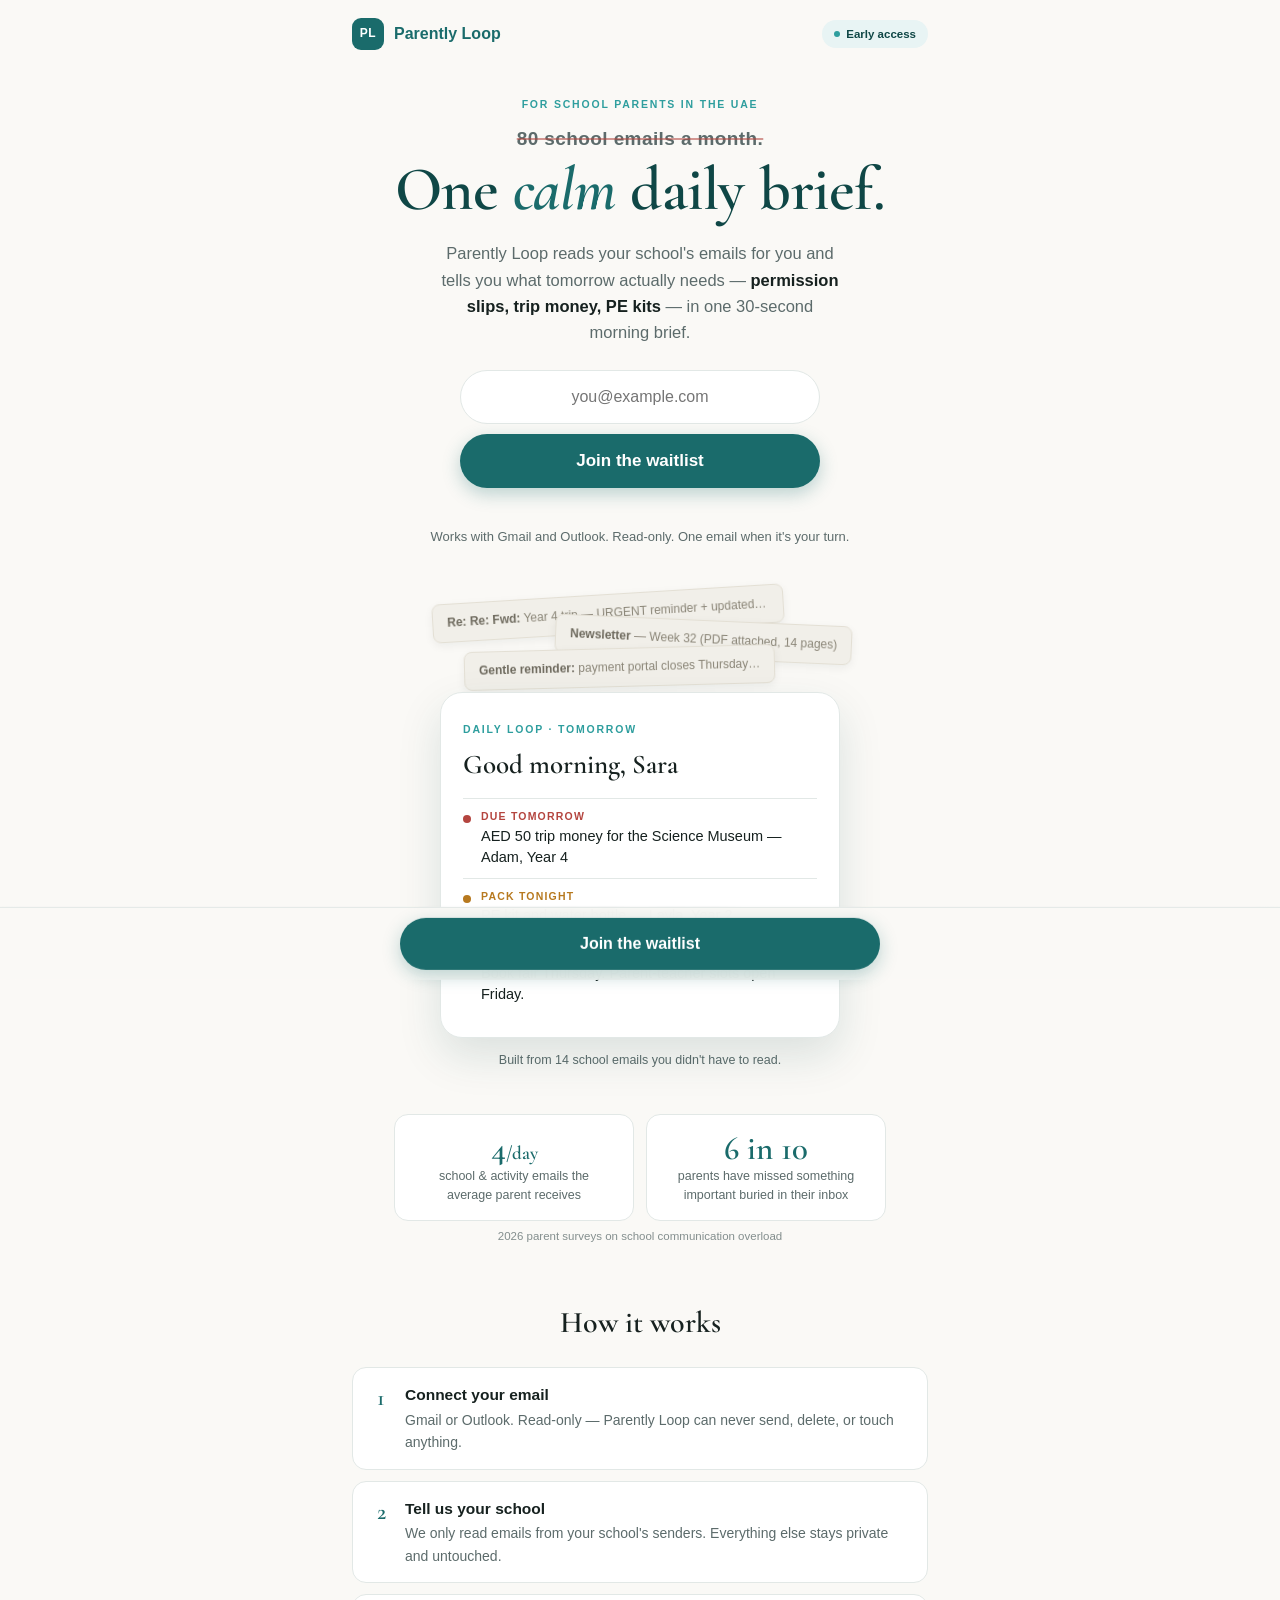
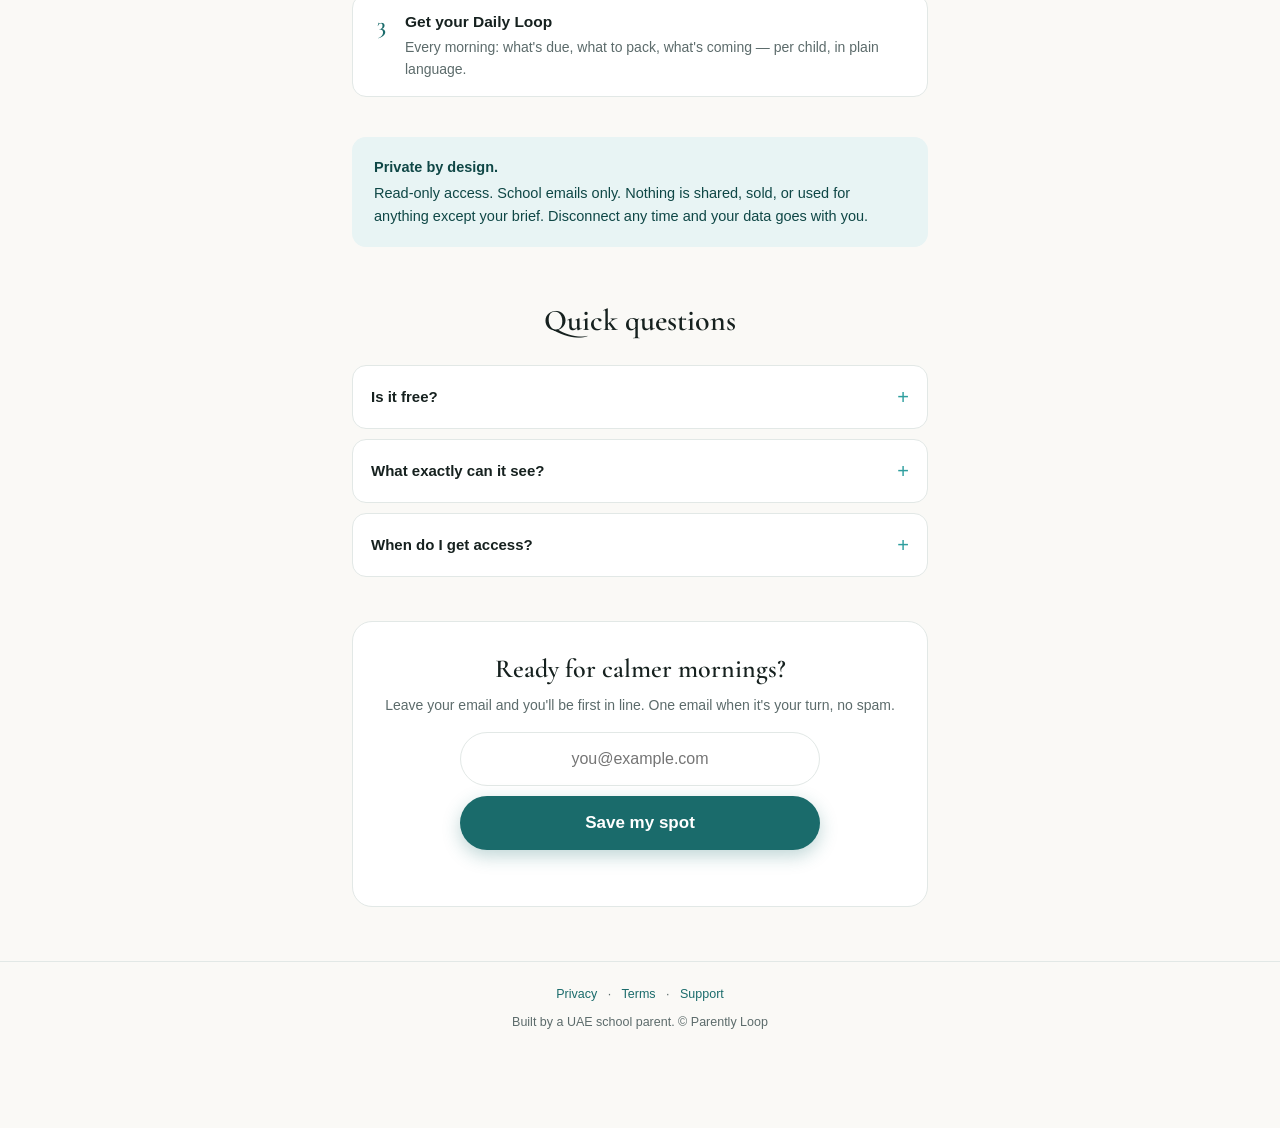
==== commit 734dbbcd: "feat: waitlist-only for all platforms — no store CTA Every visitor gets the single-field waitlist fo" ====
--- a/app.html
+++ b/app.html
@@ -238,7 +238,7 @@
   <header>
     <div class="wrap" style="display:flex;align-items:center;">
       <span class="brand"><span class="logo-mark">PL</span> Parently Loop</span>
-      <span class="live-pill"><span class="d"></span> Live on Google Play</span>
+      <span class="live-pill"><span class="d"></span> Early access</span>
     </div>
   </header>
 
@@ -252,27 +252,20 @@
       <p class="sub">Parently Loop reads your school's emails for you and tells you what tomorrow actually needs — <b>permission slips, trip money, PE kits</b> — in one 30-second morning brief.</p>
 
       <div class="cta">
-        <!-- Android / desktop CTA -->
-        <a id="cta-android" class="btn" href="https://play.google.com/store/apps/details?id=com.automateloops.parently"
-           onclick="if(window.fbq)fbq('trackCustom','StoreClick',{store:'play'});">
-          Get it free on Google Play
-        </a>
-        <span id="cta-android-note" class="cta-note">Works with Gmail and Outlook. Read-only.</span>
-
-        <!-- iOS: single-field form directly in the hero -->
-        <form class="wl-form hidden" id="wl-form-hero">
+        <!-- Single-field waitlist form for everyone, directly in the hero -->
+        <form class="wl-form" id="wl-form-hero">
           <input type="text" name="website" class="hp" tabindex="-1" autocomplete="off" />
           <input type="email" name="email" placeholder="you@example.com" required autocomplete="email" inputmode="email" />
-          <button type="submit" class="btn">Join the iPhone waitlist</button>
+          <button type="submit" class="btn">Join the waitlist</button>
           <div class="wl-msg" aria-live="polite"></div>
         </form>
-        <span id="cta-ios-note" class="cta-note hidden">iPhone is on its way — waitlist gets it first. Android is live today.</span>
+        <span id="cta-ios-note" class="cta-note">Works with Gmail and Outlook. Read-only. One email when it's your turn.</span>
         <span class="proof-inline" id="wl-count"></span>
 
         <div class="wl-success" id="wl-success-hero">
           <span class="tick">✓</span>
           <h4 class="serif">You're on the list.</h4>
-          <p>We'll email you the day the iPhone app launches. One email, no spam.</p>
+          <p>We'll email you the moment your access opens. One email, no spam.</p>
           <a class="btn-wa" target="_blank" rel="noopener"
              href="https://wa.me/?text=Found%20an%20app%20that%20turns%20all%20the%20school%20emails%20into%20one%20calm%20daily%20brief%20%E2%80%94%20made%20by%20a%20UAE%20parent.%20https%3A%2F%2Fautomateloops.com%2Fapp"
              onclick="if(window.fbq)fbq('trackCustom','ShareWhatsApp');">
@@ -341,8 +334,8 @@
         <p>Only emails from the school senders you choose, and only to read them. It cannot send, delete, or move anything. Your personal email stays personal.</p>
       </details>
       <details>
-        <summary>When is the iPhone app coming?</summary>
-        <p>It's in the works for this school year. Waitlist parents get it first, with one email on launch day.</p>
+        <summary>When do I get access?</summary>
+        <p>We're opening access to the waitlist in stages this school year — iPhone and Android. You'll get one email when it's your turn.</p>
       </details>
     </div>
   </section>
@@ -350,8 +343,8 @@
   <section id="waitlist">
     <div class="wrap">
       <div class="waitlist-card" id="waitlist-card">
-        <h3>Using an iPhone?</h3>
-        <p>Leave your email and you'll be first in line when iOS launches. One email, no spam.</p>
+        <h3>Ready for calmer mornings?</h3>
+        <p>Leave your email and you'll be first in line. One email when it's your turn, no spam.</p>
         <form class="wl-form" id="wl-form-card">
           <input type="text" name="website" class="hp" tabindex="-1" autocomplete="off" />
           <input type="email" name="email" placeholder="you@example.com" required autocomplete="email" inputmode="email" />
@@ -361,7 +354,7 @@
         <div class="wl-success" id="wl-success-card">
           <span class="tick">✓</span>
           <h4 class="serif">You're on the list.</h4>
-          <p>We'll email you the day the iPhone app launches.</p>
+          <p>We'll email you the moment your access opens.</p>
           <a class="btn-wa" target="_blank" rel="noopener"
              href="https://wa.me/?text=Found%20an%20app%20that%20turns%20all%20the%20school%20emails%20into%20one%20calm%20daily%20brief%20%E2%80%94%20made%20by%20a%20UAE%20parent.%20https%3A%2F%2Fautomateloops.com%2Fapp"
              onclick="if(window.fbq)fbq('trackCustom','ShareWhatsApp');">
@@ -381,10 +374,7 @@
 
   <!-- Sticky mobile CTA -->
   <div class="sticky-bar" id="sticky-bar">
-    <a id="sticky-btn" class="btn" href="https://play.google.com/store/apps/details?id=com.automateloops.parently"
-       onclick="if(window.fbq)fbq('trackCustom','StoreClick',{store:'play',placement:'sticky'});">
-      Get it free on Google Play
-    </a>
+    <a id="sticky-btn" class="btn" href="#top">Join the waitlist</a>
   </div>
 
   <script>
@@ -396,22 +386,11 @@
 
     var heroForm = document.getElementById("wl-form-hero");
     var stickyBtn = document.getElementById("sticky-btn");
-
-    if (isIOS) {
-      document.getElementById("cta-android").classList.add("hidden");
-      document.getElementById("cta-android-note").classList.add("hidden");
-      heroForm.classList.remove("hidden");
-      document.getElementById("cta-ios-note").classList.remove("hidden");
-      document.getElementById("waitlist-card").classList.add("hidden"); // form is already in the hero
-      stickyBtn.textContent = "Join the iPhone waitlist";
-      stickyBtn.removeAttribute("onclick");
-      stickyBtn.href = "#top";
-      stickyBtn.addEventListener("click", function (e) {
-        e.preventDefault();
-        window.scrollTo({ top: 0, behavior: "smooth" });
-        setTimeout(function () { heroForm.querySelector('input[type="email"]').focus(); }, 450);
-      });
-    }
+    stickyBtn.addEventListener("click", function (e) {
+      e.preventDefault();
+      window.scrollTo({ top: 0, behavior: "smooth" });
+      setTimeout(function () { heroForm.querySelector('input[type="email"]').focus(); }, 450);
+    });
 
     // ── Sticky bar: show after the hero scrolls out, hide after signup ──
     var joined = false;
@@ -471,13 +450,13 @@
             msg.className = "wl-msg err";
             msg.textContent = data.error || "Please check the email address and try again.";
             btn.disabled = false;
-            btn.textContent = formId === "wl-form-hero" ? "Join the iPhone waitlist" : "Save my spot";
+            btn.textContent = formId === "wl-form-hero" ? "Join the waitlist" : "Save my spot";
           }
         } catch (err) {
           msg.className = "wl-msg err";
           msg.textContent = "Connection hiccup. Please try once more.";
           btn.disabled = false;
-          btn.textContent = formId === "wl-form-hero" ? "Join the iPhone waitlist" : "Save my spot";
+          btn.textContent = formId === "wl-form-hero" ? "Join the waitlist" : "Save my spot";
         }
       });
     }
